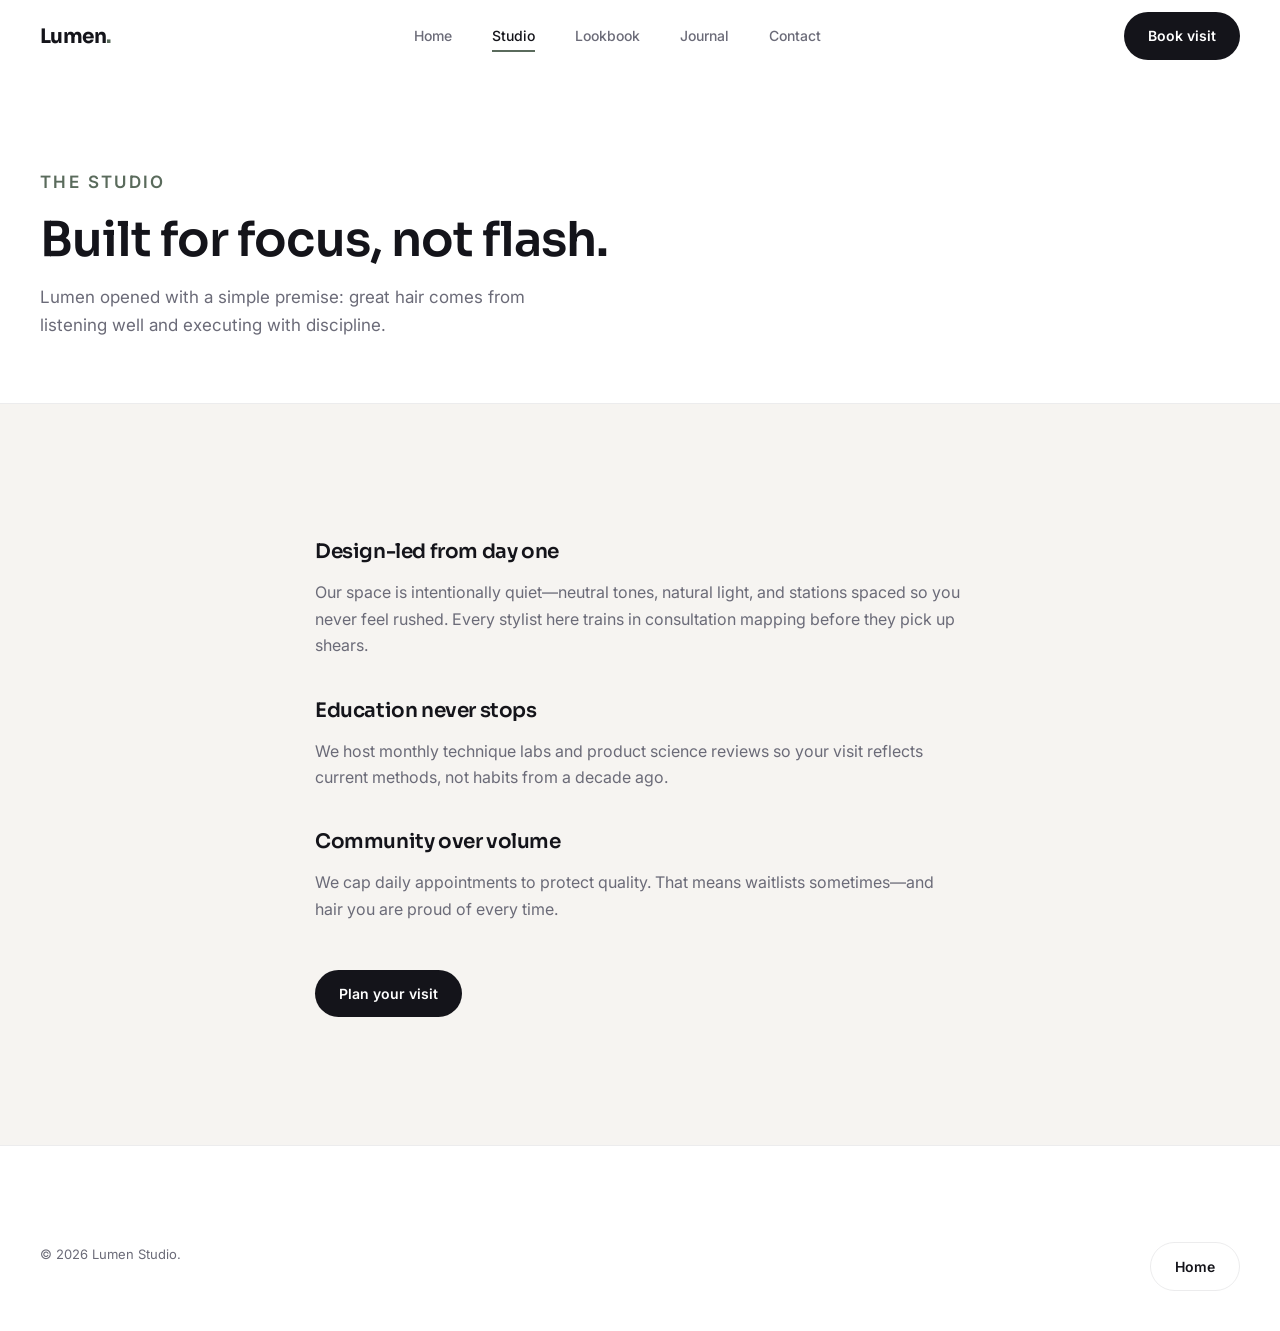
==== about.html @ f06d6ea0 "Initial commit" ====
<!DOCTYPE html>
<html lang="en">
<head>
  <meta charset="UTF-8">
  <meta name="viewport" content="width=device-width, initial-scale=1.0">
  <title>Studio — Lumen Studio</title>
  <link rel="stylesheet" href="css/main.css">
</head>
<body>
  <a href="#main" class="skip-link">Skip to main content</a>
  <header class="site-header is-scrolled" role="banner">
    <div class="container header-inner">
      <a href="index.html" class="logo">Lumen<span>.</span></a>
      <nav class="nav-desktop" aria-label="Primary">
        <a href="index.html">Home</a>
        <a href="about.html" class="is-active">Studio</a>
        <a href="hairstyle.html">Lookbook</a>
        <a href="news.html">Journal</a>
        <a href="contact.html">Contact</a>
      </nav>
      <div class="header-actions">
        <a href="contact.html" class="btn btn-primary">Book visit</a>
        <button type="button" class="nav-toggle" aria-expanded="false" aria-controls="nav-mobile" aria-label="Open menu"><span></span><span></span><span></span></button>
      </div>
    </div>
    <nav id="nav-mobile" class="nav-mobile" aria-hidden="true"><a href="index.html">Home</a><a href="about.html">Studio</a><a href="hairstyle.html">Lookbook</a><a href="news.html">Journal</a><a href="contact.html">Contact</a></nav>
  </header>

  <main id="main">
    <header class="page-hero">
      <div class="container reveal is-visible">
        <p class="section-label">The studio</p>
        <h1>Built for focus, not flash.</h1>
        <p>Lumen opened with a simple premise: great hair comes from listening well and executing with discipline.</p>
      </div>
    </header>
    <section class="page-content">
      <div class="container prose-block reveal">
        <h2>Design-led from day one</h2>
        <p>Our space is intentionally quiet—neutral tones, natural light, and stations spaced so you never feel rushed. Every stylist here trains in consultation mapping before they pick up shears.</p>
        <h2>Education never stops</h2>
        <p>We host monthly technique labs and product science reviews so your visit reflects current methods, not habits from a decade ago.</p>
        <h2>Community over volume</h2>
        <p>We cap daily appointments to protect quality. That means waitlists sometimes—and hair you are proud of every time.</p>
        <a href="contact.html" class="btn btn-primary" style="margin-top: 1.5rem;">Plan your visit</a>
      </div>
    </section>
  </main>

  <footer class="site-footer"><div class="container"><div class="footer-bottom" style="border:none;padding-top:0"><p>&copy; 2026 Lumen Studio.</p><a href="index.html" class="btn btn-secondary">Home</a></div></div></footer>
  <script src="js/main.js" defer></script>
</body>
</html>
---- css/main.css ----
/* Lumen Studio — Premium redesign design system */

@import url('https://fonts.googleapis.com/css2?family=Inter:wght@400;500;600&family=Sora:wght@400;500;600;700&display=swap');

:root {
  --color-ink: #14141a;
  --color-ink-soft: #2a2a34;
  --color-muted: #6b6b78;
  --color-line: rgba(20, 20, 26, 0.08);
  --color-surface: #ffffff;
  --color-canvas: #f6f4f1;
  --color-canvas-deep: #ebe7e1;
  --color-accent: #5a6b5c;
  --color-accent-hover: #4a5a4c;
  --color-accent-light: #e8efe9;
  --color-warm: #c4a882;
  --color-warm-soft: #f5efe6;

  --font-display: 'Sora', system-ui, sans-serif;
  --font-body: 'Inter', system-ui, sans-serif;

  --space-xs: 0.5rem;
  --space-sm: 1rem;
  --space-md: 1.5rem;
  --space-lg: 2.5rem;
  --space-xl: 4rem;
  --space-2xl: 6rem;
  --space-3xl: 8rem;

  --radius-sm: 8px;
  --radius-md: 14px;
  --radius-lg: 22px;
  --radius-xl: 32px;

  --shadow-sm: 0 2px 8px rgba(20, 20, 26, 0.04);
  --shadow-md: 0 12px 40px rgba(20, 20, 26, 0.08);
  --shadow-lg: 0 24px 64px rgba(20, 20, 26, 0.12);
  --glass: rgba(255, 255, 255, 0.72);
  --glass-border: rgba(255, 255, 255, 0.5);

  --header-h: 72px;
  --transition: 0.35s cubic-bezier(0.4, 0, 0.2, 1);
  --max-width: 1200px;
}

*,
*::before,
*::after {
  box-sizing: border-box;
}

html {
  scroll-behavior: smooth;
}

@media (prefers-reduced-motion: reduce) {
  html {
    scroll-behavior: auto;
  }

  *,
  *::before,
  *::after {
    animation-duration: 0.01ms !important;
    animation-iteration-count: 1 !important;
    transition-duration: 0.01ms !important;
  }
}

body {
  margin: 0;
  font-family: var(--font-body);
  font-size: 1rem;
  line-height: 1.65;
  color: var(--color-ink);
  background: var(--color-canvas);
  -webkit-font-smoothing: antialiased;
}

img {
  max-width: 100%;
  height: auto;
  display: block;
}

a {
  color: inherit;
  text-decoration: none;
}

ul {
  list-style: none;
  margin: 0;
  padding: 0;
}

h1, h2, h3, h4 {
  font-family: var(--font-display);
  font-weight: 600;
  line-height: 1.15;
  margin: 0;
  letter-spacing: -0.02em;
}

p {
  margin: 0 0 var(--space-md);
  color: var(--color-muted);
}

p:last-child {
  margin-bottom: 0;
}

.container {
  width: min(100% - 2.5rem, var(--max-width));
  margin-inline: auto;
}

/* Skip link */
.skip-link {
  position: absolute;
  top: -100%;
  left: var(--space-sm);
  z-index: 9999;
  padding: 0.75rem 1.25rem;
  background: var(--color-ink);
  color: var(--color-surface);
  border-radius: var(--radius-sm);
  font-weight: 500;
}

.skip-link:focus {
  top: var(--space-sm);
}

/* Header */
.site-header {
  position: fixed;
  top: 0;
  left: 0;
  right: 0;
  z-index: 1000;
  height: var(--header-h);
  transition: background var(--transition), box-shadow var(--transition), backdrop-filter var(--transition);
}

.site-header.is-scrolled {
  background: var(--glass);
  backdrop-filter: blur(16px);
  -webkit-backdrop-filter: blur(16px);
  border-bottom: 1px solid var(--color-line);
  box-shadow: var(--shadow-sm);
}

.header-inner {
  display: flex;
  align-items: center;
  justify-content: space-between;
  height: var(--header-h);
  gap: var(--space-md);
}

.logo {
  font-family: var(--font-display);
  font-size: 1.25rem;
  font-weight: 700;
  letter-spacing: -0.03em;
  color: var(--color-ink);
}

.logo span {
  color: var(--color-accent);
}

.nav-desktop {
  display: flex;
  align-items: center;
  gap: var(--space-lg);
}

.nav-desktop a {
  font-size: 0.875rem;
  font-weight: 500;
  color: var(--color-muted);
  transition: color var(--transition);
  position: relative;
}

.nav-desktop a::after {
  content: '';
  position: absolute;
  bottom: -4px;
  left: 0;
  width: 0;
  height: 2px;
  background: var(--color-accent);
  transition: width var(--transition);
}

.nav-desktop a:hover,
.nav-desktop a.is-active {
  color: var(--color-ink);
}

.nav-desktop a:hover::after,
.nav-desktop a.is-active::after {
  width: 100%;
}

.header-actions {
  display: flex;
  align-items: center;
  gap: var(--space-sm);
}

.btn {
  display: inline-flex;
  align-items: center;
  justify-content: center;
  gap: 0.5rem;
  font-family: var(--font-body);
  font-size: 0.875rem;
  font-weight: 600;
  padding: 0.75rem 1.5rem;
  border-radius: 100px;
  border: none;
  cursor: pointer;
  transition: transform var(--transition), background var(--transition), color var(--transition), box-shadow var(--transition);
}

.btn:focus-visible {
  outline: 2px solid var(--color-accent);
  outline-offset: 3px;
}

.btn-primary {
  background: var(--color-ink);
  color: var(--color-surface);
}

.btn-primary:hover {
  background: var(--color-ink-soft);
  transform: translateY(-1px);
  box-shadow: var(--shadow-md);
}

.btn-secondary {
  background: transparent;
  color: var(--color-ink);
  border: 1.5px solid var(--color-line);
}

.btn-secondary:hover {
  border-color: var(--color-ink);
  background: var(--color-surface);
}

.btn-ghost {
  background: transparent;
  color: var(--color-ink);
  padding: 0.5rem;
}

.nav-toggle {
  display: none;
  flex-direction: column;
  gap: 5px;
  padding: 0.5rem;
  background: none;
  border: none;
  cursor: pointer;
}

.nav-toggle span {
  display: block;
  width: 22px;
  height: 2px;
  background: var(--color-ink);
  transition: transform var(--transition), opacity var(--transition);
}

.nav-toggle[aria-expanded="true"] span:nth-child(1) {
  transform: translateY(7px) rotate(45deg);
}

.nav-toggle[aria-expanded="true"] span:nth-child(2) {
  opacity: 0;
}

.nav-toggle[aria-expanded="true"] span:nth-child(3) {
  transform: translateY(-7px) rotate(-45deg);
}

.nav-mobile {
  display: none;
  position: fixed;
  top: var(--header-h);
  left: 0;
  right: 0;
  background: var(--glass);
  backdrop-filter: blur(20px);
  -webkit-backdrop-filter: blur(20px);
  border-bottom: 1px solid var(--color-line);
  padding: var(--space-md);
  flex-direction: column;
  gap: var(--space-xs);
  box-shadow: var(--shadow-md);
}

.nav-mobile.is-open {
  display: flex;
}

.nav-mobile a {
  padding: 0.875rem 1rem;
  font-weight: 500;
  border-radius: var(--radius-sm);
  transition: background var(--transition);
}

.nav-mobile a:hover {
  background: var(--color-accent-light);
}

/* Hero — split asymmetric, not full-bleed overlay */
.hero {
  padding: calc(var(--header-h) + var(--space-3xl)) 0 var(--space-3xl);
  position: relative;
  overflow: hidden;
}

.hero::before {
  content: '';
  position: absolute;
  top: -20%;
  right: -10%;
  width: 55%;
  height: 80%;
  background: radial-gradient(ellipse at center, var(--color-accent-light) 0%, transparent 70%);
  pointer-events: none;
  z-index: 0;
}

.hero-grid {
  display: grid;
  grid-template-columns: 1fr 1.05fr;
  gap: var(--space-xl);
  align-items: center;
  position: relative;
  z-index: 1;
}

.hero-eyebrow {
  display: inline-flex;
  align-items: center;
  gap: 0.5rem;
  font-size: 0.75rem;
  font-weight: 600;
  text-transform: uppercase;
  letter-spacing: 0.12em;
  color: var(--color-accent);
  margin-bottom: var(--space-md);
}

.hero-eyebrow::before {
  content: '';
  width: 24px;
  height: 1px;
  background: var(--color-accent);
}

.hero h1 {
  font-size: clamp(2.5rem, 5vw, 3.75rem);
  font-weight: 700;
  margin-bottom: var(--space-md);
  max-width: 12ch;
}

.hero-lead {
  font-size: 1.125rem;
  max-width: 42ch;
  margin-bottom: var(--space-lg);
  color: var(--color-muted);
}

.hero-cta {
  display: flex;
  flex-wrap: wrap;
  gap: var(--space-sm);
  margin-bottom: var(--space-xl);
}

.hero-meta {
  display: flex;
  flex-wrap: wrap;
  gap: var(--space-lg);
  padding-top: var(--space-lg);
  border-top: 1px solid var(--color-line);
}

.hero-meta dt {
  font-size: 0.6875rem;
  font-weight: 600;
  text-transform: uppercase;
  letter-spacing: 0.1em;
  color: var(--color-muted);
  margin-bottom: 0.25rem;
}

.hero-meta dd {
  margin: 0;
  font-family: var(--font-display);
  font-weight: 600;
  font-size: 0.9375rem;
  color: var(--color-ink);
}

.hero-visual {
  position: relative;
  min-height: 480px;
}

.hero-image-main {
  border-radius: var(--radius-xl);
  overflow: hidden;
  box-shadow: var(--shadow-lg);
  aspect-ratio: 4 / 5;
  object-fit: cover;
  width: 85%;
  margin-left: auto;
}

.hero-card-float {
  position: absolute;
  bottom: 12%;
  left: 0;
  background: var(--glass);
  backdrop-filter: blur(20px);
  -webkit-backdrop-filter: blur(20px);
  border: 1px solid var(--glass-border);
  border-radius: var(--radius-lg);
  padding: var(--space-md) var(--space-lg);
  box-shadow: var(--shadow-md);
  max-width: 240px;
}

.hero-card-float strong {
  display: block;
  font-family: var(--font-display);
  font-size: 2rem;
  font-weight: 700;
  color: var(--color-accent);
  line-height: 1;
  margin-bottom: 0.25rem;
}

.hero-card-float span {
  font-size: 0.8125rem;
  color: var(--color-muted);
}

.hero-badge {
  position: absolute;
  top: 8%;
  right: 5%;
  background: var(--color-ink);
  color: var(--color-surface);
  padding: 0.625rem 1rem;
  border-radius: 100px;
  font-size: 0.75rem;
  font-weight: 600;
}

/* Trust strip */
.trust-strip {
  padding: var(--space-lg) 0;
  border-block: 1px solid var(--color-line);
  background: var(--color-surface);
}

.trust-grid {
  display: grid;
  grid-template-columns: repeat(4, 1fr);
  gap: var(--space-lg);
  text-align: center;
}

.trust-item strong {
  display: block;
  font-family: var(--font-display);
  font-size: 1.75rem;
  font-weight: 700;
  color: var(--color-ink);
  margin-bottom: 0.25rem;
}

.trust-item span {
  font-size: 0.8125rem;
  color: var(--color-muted);
}

/* Section utilities */
.section {
  padding: var(--space-3xl) 0;
}

.section-label {
  font-size: 0.75rem;
  font-weight: 600;
  text-transform: uppercase;
  letter-spacing: 0.14em;
  color: var(--color-accent);
  margin-bottom: var(--space-sm);
}

.section-title {
  font-size: clamp(1.75rem, 3vw, 2.5rem);
  margin-bottom: var(--space-md);
  max-width: 20ch;
}

.section-intro {
  font-size: 1.0625rem;
  max-width: 52ch;
  margin-bottom: var(--space-xl);
}

/* Philosophy — asymmetric */
.philosophy {
  background: var(--color-surface);
}

.philosophy-layout {
  display: grid;
  grid-template-columns: 1.1fr 0.9fr;
  gap: var(--space-2xl);
  align-items: center;
}

.philosophy-images {
  position: relative;
  min-height: 420px;
}

.philosophy-img-a {
  width: 72%;
  border-radius: var(--radius-lg);
  box-shadow: var(--shadow-md);
  aspect-ratio: 3 / 4;
  object-fit: cover;
}

.philosophy-img-b {
  position: absolute;
  bottom: 0;
  right: 0;
  width: 55%;
  border-radius: var(--radius-lg);
  box-shadow: var(--shadow-lg);
  aspect-ratio: 1;
  object-fit: cover;
  border: 4px solid var(--color-surface);
}

.philosophy-content .section-title {
  max-width: none;
}

.feature-list {
  display: flex;
  flex-direction: column;
  gap: var(--space-md);
  margin-top: var(--space-lg);
}

.feature-list li {
  display: flex;
  gap: var(--space-sm);
  align-items: flex-start;
  padding: var(--space-md);
  background: var(--color-canvas);
  border-radius: var(--radius-md);
  transition: transform var(--transition), box-shadow var(--transition);
}

.feature-list li:hover {
  transform: translateX(4px);
  box-shadow: var(--shadow-sm);
}

.feature-icon {
  flex-shrink: 0;
  width: 40px;
  height: 40px;
  border-radius: var(--radius-sm);
  background: var(--color-accent-light);
  display: flex;
  align-items: center;
  justify-content: center;
  font-size: 1.125rem;
}

.feature-list strong {
  display: block;
  font-family: var(--font-display);
  font-size: 0.9375rem;
  color: var(--color-ink);
  margin-bottom: 0.25rem;
}

.feature-list span {
  font-size: 0.875rem;
  color: var(--color-muted);
}

/* Services cards */
.services-header {
  display: flex;
  flex-wrap: wrap;
  justify-content: space-between;
  align-items: flex-end;
  gap: var(--space-md);
  margin-bottom: var(--space-xl);
}

.services-grid {
  display: grid;
  grid-template-columns: repeat(3, 1fr);
  gap: var(--space-md);
}

.service-card {
  background: var(--color-surface);
  border-radius: var(--radius-lg);
  overflow: hidden;
  border: 1px solid var(--color-line);
  transition: transform var(--transition), box-shadow var(--transition);
}

.service-card:hover {
  transform: translateY(-6px);
  box-shadow: var(--shadow-md);
}

.service-card:nth-child(2) {
  margin-top: var(--space-lg);
}

.service-card-image {
  aspect-ratio: 4 / 3;
  overflow: hidden;
}

.service-card-image img {
  width: 100%;
  height: 100%;
  object-fit: cover;
  transition: transform 0.6s ease;
}

.service-card:hover .service-card-image img {
  transform: scale(1.05);
}

.service-card-body {
  padding: var(--space-lg);
}

.service-card h3 {
  font-size: 1.125rem;
  margin-bottom: var(--space-xs);
}

.service-card p {
  font-size: 0.875rem;
  margin-bottom: var(--space-md);
}

.service-card-footer {
  display: flex;
  justify-content: space-between;
  align-items: center;
  font-size: 0.8125rem;
  font-weight: 600;
  color: var(--color-accent);
}

.service-card-footer svg {
  transition: transform var(--transition);
}

.service-card:hover .service-card-footer svg {
  transform: translateX(4px);
}

/* Process */
.process {
  background: linear-gradient(180deg, var(--color-canvas-deep) 0%, var(--color-canvas) 100%);
}

.process-steps {
  display: grid;
  grid-template-columns: repeat(4, 1fr);
  gap: var(--space-md);
  margin-top: var(--space-xl);
}

.process-step {
  background: var(--color-surface);
  border-radius: var(--radius-lg);
  padding: var(--space-lg);
  border: 1px solid var(--color-line);
  position: relative;
  transition: box-shadow var(--transition);
}

.process-step:hover {
  box-shadow: var(--shadow-md);
}

.process-num {
  font-family: var(--font-display);
  font-size: 2.5rem;
  font-weight: 700;
  color: var(--color-accent-light);
  line-height: 1;
  margin-bottom: var(--space-sm);
}

.process-step h3 {
  font-size: 1rem;
  margin-bottom: var(--space-xs);
}

.process-step p {
  font-size: 0.875rem;
  margin: 0;
}

/* Gallery bento */
.gallery-bento {
  display: grid;
  grid-template-columns: 1.2fr 0.8fr 1fr;
  grid-template-rows: 220px 220px;
  gap: var(--space-sm);
}

.gallery-bento figure {
  margin: 0;
  border-radius: var(--radius-md);
  overflow: hidden;
  position: relative;
}

.gallery-bento img {
  width: 100%;
  height: 100%;
  object-fit: cover;
  transition: transform 0.6s ease;
}

.gallery-bento figure:hover img {
  transform: scale(1.04);
}

.gallery-bento figure:first-child {
  grid-row: span 2;
}

.gallery-bento figcaption {
  position: absolute;
  inset: auto 0 0 0;
  padding: var(--space-md);
  background: linear-gradient(transparent, rgba(20, 20, 26, 0.75));
  color: var(--color-surface);
  font-size: 0.8125rem;
  font-weight: 500;
  opacity: 0;
  transition: opacity var(--transition);
}

.gallery-bento figure:hover figcaption {
  opacity: 1;
}

/* Testimonials */
.testimonials {
  background: var(--color-ink);
  color: var(--color-surface);
}

.testimonials .section-label {
  color: var(--color-warm);
}

.testimonials .section-title {
  color: var(--color-surface);
}

.testimonials .section-intro {
  color: rgba(255, 255, 255, 0.65);
}

.testimonial-grid {
  display: grid;
  grid-template-columns: repeat(3, 1fr);
  gap: var(--space-md);
  margin-top: var(--space-xl);
}

.testimonial-card {
  background: rgba(255, 255, 255, 0.06);
  backdrop-filter: blur(12px);
  -webkit-backdrop-filter: blur(12px);
  border: 1px solid rgba(255, 255, 255, 0.1);
  border-radius: var(--radius-lg);
  padding: var(--space-lg);
  transition: background var(--transition), transform var(--transition);
}

.testimonial-card:hover {
  background: rgba(255, 255, 255, 0.1);
  transform: translateY(-4px);
}

.testimonial-card blockquote {
  margin: 0 0 var(--space-md);
  font-size: 0.9375rem;
  line-height: 1.7;
  color: rgba(255, 255, 255, 0.85);
}

.testimonial-author {
  display: flex;
  align-items: center;
  gap: var(--space-sm);
}

.testimonial-author img {
  width: 44px;
  height: 44px;
  border-radius: 50%;
  object-fit: cover;
}

.testimonial-author strong {
  display: block;
  font-size: 0.875rem;
}

.testimonial-author span {
  font-size: 0.75rem;
  color: rgba(255, 255, 255, 0.5);
}

/* CTA band */
.cta-band {
  padding: var(--space-2xl) 0;
}

.cta-inner {
  display: flex;
  flex-wrap: wrap;
  align-items: center;
  justify-content: space-between;
  gap: var(--space-lg);
  padding: var(--space-2xl);
  background: linear-gradient(135deg, var(--color-accent) 0%, #4a5d4c 100%);
  border-radius: var(--radius-xl);
  color: var(--color-surface);
  position: relative;
  overflow: hidden;
}

.cta-inner::after {
  content: '';
  position: absolute;
  top: -50%;
  right: -20%;
  width: 50%;
  height: 200%;
  background: radial-gradient(circle, rgba(255,255,255,0.12) 0%, transparent 60%);
  pointer-events: none;
}

.cta-inner h2 {
  font-size: clamp(1.5rem, 3vw, 2rem);
  color: var(--color-surface);
  max-width: 18ch;
  position: relative;
  z-index: 1;
}

.cta-inner p {
  color: rgba(255, 255, 255, 0.8);
  margin: var(--space-xs) 0 0;
  position: relative;
  z-index: 1;
}

.cta-actions {
  display: flex;
  flex-wrap: wrap;
  gap: var(--space-sm);
  position: relative;
  z-index: 1;
}

.cta-inner .btn-primary {
  background: var(--color-surface);
  color: var(--color-ink);
}

.cta-inner .btn-primary:hover {
  background: var(--color-canvas);
}

.cta-inner .btn-secondary {
  border-color: rgba(255, 255, 255, 0.4);
  color: var(--color-surface);
}

.cta-inner .btn-secondary:hover {
  background: rgba(255, 255, 255, 0.1);
  border-color: var(--color-surface);
}

/* Footer */
.site-footer {
  background: var(--color-surface);
  border-top: 1px solid var(--color-line);
  padding: var(--space-2xl) 0 var(--space-lg);
}

.footer-grid {
  display: grid;
  grid-template-columns: 1.5fr 1fr 1fr 1fr;
  gap: var(--space-xl);
  margin-bottom: var(--space-xl);
}

.footer-brand .logo {
  margin-bottom: var(--space-md);
  display: inline-block;
}

.footer-brand p {
  font-size: 0.875rem;
  max-width: 28ch;
}

.footer-col h4 {
  font-size: 0.75rem;
  font-weight: 600;
  text-transform: uppercase;
  letter-spacing: 0.1em;
  color: var(--color-muted);
  margin-bottom: var(--space-md);
}

.footer-col a {
  display: block;
  font-size: 0.875rem;
  color: var(--color-muted);
  padding: 0.35rem 0;
  transition: color var(--transition);
}

.footer-col a:hover {
  color: var(--color-ink);
}

.footer-bottom {
  display: flex;
  flex-wrap: wrap;
  justify-content: space-between;
  align-items: center;
  gap: var(--space-md);
  padding-top: var(--space-lg);
  border-top: 1px solid var(--color-line);
  font-size: 0.8125rem;
  color: var(--color-muted);
}

.social-links {
  display: flex;
  gap: var(--space-sm);
}

.social-links a {
  width: 40px;
  height: 40px;
  border-radius: 50%;
  border: 1px solid var(--color-line);
  display: flex;
  align-items: center;
  justify-content: center;
  font-size: 0.75rem;
  font-weight: 600;
  color: var(--color-muted);
  transition: background var(--transition), color var(--transition), border-color var(--transition);
}

.social-links a:hover {
  background: var(--color-ink);
  color: var(--color-surface);
  border-color: var(--color-ink);
}

/* Scroll reveal */
.reveal {
  opacity: 0;
  transform: translateY(28px);
  transition: opacity 0.7s ease, transform 0.7s ease;
}

.reveal.is-visible {
  opacity: 1;
  transform: translateY(0);
}

.reveal-delay-1 { transition-delay: 0.1s; }
.reveal-delay-2 { transition-delay: 0.2s; }
.reveal-delay-3 { transition-delay: 0.3s; }

/* Responsive */
@media (max-width: 1024px) {
  .hero-grid,
  .philosophy-layout {
    grid-template-columns: 1fr;
    gap: var(--space-xl);
  }

  .hero-visual {
    min-height: 400px;
    order: -1;
  }

  .hero h1 {
    max-width: none;
  }

  .services-grid {
    grid-template-columns: 1fr 1fr;
  }

  .service-card:nth-child(2) {
    margin-top: 0;
  }

  .process-steps {
    grid-template-columns: repeat(2, 1fr);
  }

  .gallery-bento {
    grid-template-columns: 1fr 1fr;
    grid-template-rows: auto;
  }

  .gallery-bento figure:first-child {
    grid-row: span 1;
    grid-column: span 2;
  }

  .testimonial-grid {
    grid-template-columns: 1fr;
  }

  .footer-grid {
    grid-template-columns: 1fr 1fr;
  }
}

@media (max-width: 768px) {
  :root {
    --space-3xl: 5rem;
    --space-2xl: 4rem;
  }

  .nav-desktop,
  .header-actions .btn-secondary {
    display: none;
  }

  .nav-toggle {
    display: flex;
  }

  .trust-grid {
    grid-template-columns: repeat(2, 1fr);
    gap: var(--space-md);
  }

  .services-grid,
  .process-steps {
    grid-template-columns: 1fr;
  }

  .gallery-bento {
    grid-template-columns: 1fr;
  }

  .gallery-bento figure:first-child {
    grid-column: span 1;
  }

  .cta-inner {
    flex-direction: column;
    align-items: flex-start;
    padding: var(--space-xl);
  }

  .footer-grid {
    grid-template-columns: 1fr;
  }

  .hero-image-main {
    width: 100%;
  }

  .hero-card-float {
    left: var(--space-sm);
    bottom: 8%;
  }
}

/* Inner pages */
.page-hero {
  padding: calc(var(--header-h) + var(--space-2xl)) 0 var(--space-xl);
  background: var(--color-surface);
  border-bottom: 1px solid var(--color-line);
}

.page-hero h1 {
  font-size: clamp(2rem, 4vw, 3rem);
  margin-bottom: var(--space-sm);
}

.page-hero p {
  max-width: 48ch;
  font-size: 1.0625rem;
}

.page-content {
  padding: var(--space-2xl) 0 var(--space-3xl);
}

.contact-grid {
  display: grid;
  grid-template-columns: 1fr 1fr;
  gap: var(--space-xl);
  align-items: start;
}

.contact-info {
  display: flex;
  flex-direction: column;
  gap: var(--space-md);
}

.contact-info li {
  padding: var(--space-md);
  background: var(--color-surface);
  border-radius: var(--radius-md);
  border: 1px solid var(--color-line);
}

.contact-info dt {
  font-size: 0.6875rem;
  font-weight: 600;
  text-transform: uppercase;
  letter-spacing: 0.1em;
  color: var(--color-muted);
  margin-bottom: 0.35rem;
}

.contact-info dd {
  margin: 0;
  font-weight: 500;
  color: var(--color-ink);
}

.contact-form {
  background: var(--color-surface);
  border-radius: var(--radius-lg);
  padding: var(--space-xl);
  border: 1px solid var(--color-line);
  box-shadow: var(--shadow-sm);
}

.form-group {
  margin-bottom: var(--space-md);
}

.form-group label {
  display: block;
  font-size: 0.8125rem;
  font-weight: 600;
  margin-bottom: 0.5rem;
  color: var(--color-ink);
}

.form-group input,
.form-group textarea,
.form-group select {
  width: 100%;
  padding: 0.875rem 1rem;
  font-family: var(--font-body);
  font-size: 1rem;
  border: 1px solid var(--color-line);
  border-radius: var(--radius-sm);
  background: var(--color-canvas);
  transition: border-color var(--transition), box-shadow var(--transition);
}

.form-group input:focus,
.form-group textarea:focus,
.form-group select:focus {
  outline: none;
  border-color: var(--color-accent);
  box-shadow: 0 0 0 3px var(--color-accent-light);
}

.form-group textarea {
  min-height: 140px;
  resize: vertical;
}

.lookbook-grid {
  display: grid;
  grid-template-columns: repeat(auto-fill, minmax(220px, 1fr));
  gap: var(--space-sm);
}

.lookbook-grid a {
  display: block;
  border-radius: var(--radius-md);
  overflow: hidden;
  aspect-ratio: 1;
  transition: transform var(--transition), box-shadow var(--transition);
}

.lookbook-grid a:hover {
  transform: scale(1.02);
  box-shadow: var(--shadow-md);
}

.lookbook-grid img {
  width: 100%;
  height: 100%;
  object-fit: cover;
}

.prose-block {
  max-width: 65ch;
}

.prose-block h2 {
  font-size: 1.25rem;
  margin: var(--space-lg) 0 var(--space-sm);
}

.journal-list {
  display: flex;
  flex-direction: column;
  gap: var(--space-md);
}

.journal-card {
  display: grid;
  grid-template-columns: 200px 1fr;
  gap: var(--space-lg);
  background: var(--color-surface);
  border-radius: var(--radius-lg);
  overflow: hidden;
  border: 1px solid var(--color-line);
  transition: box-shadow var(--transition);
}

.journal-card:hover {
  box-shadow: var(--shadow-md);
}

.journal-card img {
  width: 100%;
  height: 100%;
  min-height: 160px;
  object-fit: cover;
}

.journal-card-body {
  padding: var(--space-lg);
}

.journal-card time {
  font-size: 0.75rem;
  font-weight: 600;
  text-transform: uppercase;
  letter-spacing: 0.08em;
  color: var(--color-accent);
}

.journal-card h2 {
  font-size: 1.125rem;
  margin: var(--space-xs) 0;
}

@media (max-width: 768px) {
  .contact-grid {
    grid-template-columns: 1fr;
  }

  .journal-card {
    grid-template-columns: 1fr;
  }
}
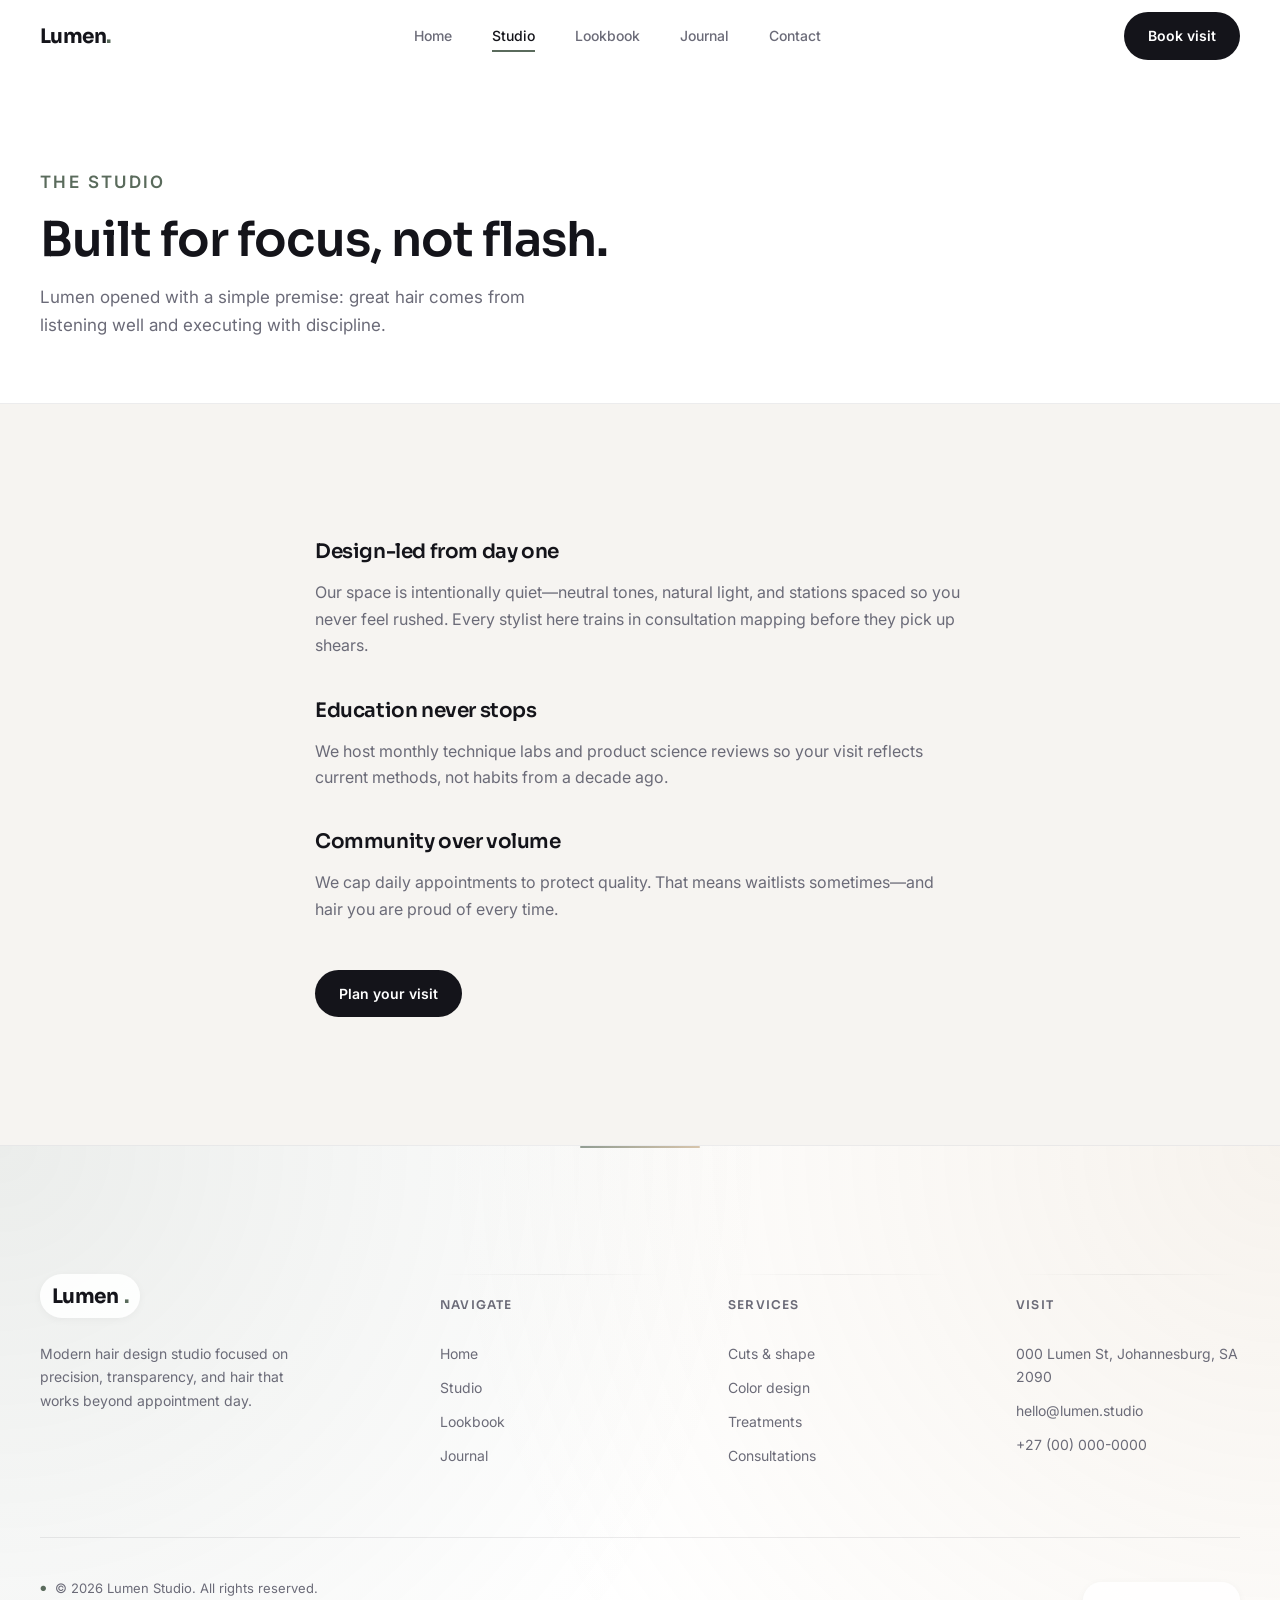
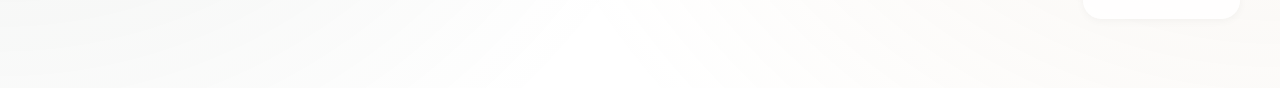
==== commit 797c06f1: "fixed icons" ====
--- a/about.html
+++ b/about.html
@@ -47,7 +47,45 @@
     </section>
   </main>
 
-  <footer class="site-footer"><div class="container"><div class="footer-bottom" style="border:none;padding-top:0"><p>&copy; 2026 Lumen Studio.</p><a href="index.html" class="btn btn-secondary">Home</a></div></div></footer>
+  <footer class="site-footer" role="contentinfo">
+    <div class="container">
+      <div class="footer-grid">
+        <div class="footer-brand">
+          <a href="index.html" class="logo">Lumen<span>.</span></a>
+          <p>Modern hair design studio focused on precision, transparency, and hair that works beyond appointment day.</p>
+        </div>
+        <div class="footer-col">
+          <h4>Navigate</h4>
+          <a href="index.html">Home</a>
+          <a href="about.html">Studio</a>
+          <a href="hairstyle.html">Lookbook</a>
+          <a href="news.html">Journal</a>
+        </div>
+        <div class="footer-col">
+          <h4>Services</h4>
+          <a href="contact.html">Cuts &amp; shape</a>
+          <a href="contact.html">Color design</a>
+          <a href="contact.html">Treatments</a>
+          <a href="contact.html">Consultations</a>
+        </div>
+        <div class="footer-col">
+          <h4>Visit</h4>
+          <a href="contact.html">000 Lumen St, Johannesburg, SA 2090</a>
+          <a href="mailto:hello@lumen.studio">hello@lumen.studio</a>
+          <a href="tel:+27000000000">+27 (00) 000-0000</a>
+        </div>
+      </div>
+
+      <div class="footer-bottom">
+        <p>&copy; 2026 Lumen Studio. All rights reserved.</p>
+        <div class="social-links" aria-label="Social media">
+          <a href="#" aria-label="Instagram"><i class="bi bi-instagram" aria-hidden="true"></i></a>
+          <a href="#" aria-label="Pinterest"><i class="bi bi-pinterest" aria-hidden="true"></i></a>
+          <a href="#" aria-label="TikTok"><i class="bi bi-tiktok" aria-hidden="true"></i></a>
+        </div>
+      </div>
+    </div>
+  </footer>
   <script src="js/main.js" defer></script>
 </body>
 </html>
--- a/css/main.css
+++ b/css/main.css
@@ -81,6 +81,8 @@
   max-width: 100%;
   height: auto;
   display: block;
+  /* Ensures consistent crop focus across all image cards */
+  object-position: top center;
 }
 
 a {
@@ -427,7 +429,7 @@
   aspect-ratio: 4 / 5;
   object-fit: cover;
   width: 85%;
-  margin-left: auto;
+  margin: 0 auto;
 }
 
 .hero-card-float {
@@ -865,7 +867,7 @@
   justify-content: space-between;
   gap: var(--space-lg);
   padding: var(--space-2xl);
-  background: linear-gradient(135deg, var(--color-accent) 0%, #4a5d4c 100%);
+  background: #000000;
   border-radius: var(--radius-xl);
   color: var(--color-surface);
   position: relative;
@@ -927,26 +929,66 @@
 
 /* Footer */
 .site-footer {
-  background: var(--color-surface);
+  position: relative;
+  background:
+    radial-gradient(circle at top left, rgba(90, 107, 92, 0.12), transparent 55%),
+    radial-gradient(circle at top right, rgba(196, 168, 130, 0.14), transparent 60%),
+    var(--color-surface);
   border-top: 1px solid var(--color-line);
-  padding: var(--space-2xl) 0 var(--space-lg);
+  padding: var(--space-3xl) 0 var(--space-xl);
+  overflow: hidden;
+}
+
+.site-footer::before {
+  content: '';
+  position: absolute;
+  top: 0;
+  left: 50%;
+  transform: translateX(-50%);
+  width: 120px;
+  height: 2px;
+  border-radius: 999px;
+  background: linear-gradient(90deg, var(--color-accent) 0%, var(--color-warm) 100%);
+  opacity: 0.65;
 }
 
 .footer-grid {
   display: grid;
-  grid-template-columns: 1.5fr 1fr 1fr 1fr;
+  grid-template-columns: minmax(0, 1.5fr) repeat(3, minmax(0, 1fr));
   gap: var(--space-xl);
   margin-bottom: var(--space-xl);
 }
 
+.footer-brand {
+  padding-right: var(--space-lg);
+}
+
 .footer-brand .logo {
   margin-bottom: var(--space-md);
-  display: inline-block;
+  display: inline-flex;
+  align-items: center;
+  gap: 0.35rem;
+  padding: 0.35rem 0.75rem;
+  border-radius: 999px;
+  background: rgba(255, 255, 255, 0.9);
+  box-shadow: var(--shadow-sm);
 }
 
 .footer-brand p {
   font-size: 0.875rem;
-  max-width: 28ch;
+  max-width: 30ch;
+}
+
+.footer-col {
+  position: relative;
+}
+
+.footer-col::before {
+  content: '';
+  position: absolute;
+  inset: 0 0 auto;
+  height: 1px;
+  background: linear-gradient(90deg, transparent, rgba(20, 20, 26, 0.06), transparent);
 }
 
 .footer-col h4 {
@@ -955,7 +997,7 @@
   text-transform: uppercase;
   letter-spacing: 0.1em;
   color: var(--color-muted);
-  margin-bottom: var(--space-md);
+  margin: var(--space-md) 0;
 }
 
 .footer-col a {
@@ -963,11 +1005,12 @@
   font-size: 0.875rem;
   color: var(--color-muted);
   padding: 0.35rem 0;
-  transition: color var(--transition);
+  transition: color var(--transition), transform var(--transition);
 }
 
 .footer-col a:hover {
   color: var(--color-ink);
+  transform: translateX(2px);
 }
 
 .footer-bottom {
@@ -977,34 +1020,94 @@
   align-items: center;
   gap: var(--space-md);
   padding-top: var(--space-lg);
-  border-top: 1px solid var(--color-line);
+  border-top: 1px solid rgba(20, 20, 26, 0.08);
   font-size: 0.8125rem;
   color: var(--color-muted);
 }
 
+.footer-bottom p {
+  display: flex;
+  align-items: center;
+  gap: 0.5rem;
+}
+
+.footer-bottom p::before {
+  content: '●';
+  font-size: 0.45rem;
+  color: var(--color-accent);
+}
+
 .social-links {
-  display: flex;
+  display: inline-flex;
   gap: var(--space-sm);
+  padding: 0.15rem;
+  border-radius: 999px;
+  background: rgba(255, 255, 255, 0.9);
+  box-shadow: var(--shadow-sm);
 }
 
 .social-links a {
   width: 40px;
-  height: 40px;
-  border-radius: 50%;
-  border: 1px solid var(--color-line);
+  height: 32px;
+  border-radius: 999px;
+  border: 1px solid transparent;
   display: flex;
   align-items: center;
   justify-content: center;
   font-size: 0.75rem;
   font-weight: 600;
   color: var(--color-muted);
-  transition: background var(--transition), color var(--transition), border-color var(--transition);
+  transition: background var(--transition), color var(--transition), border-color var(--transition), transform var(--transition);
 }
 
 .social-links a:hover {
   background: var(--color-ink);
   color: var(--color-surface);
   border-color: var(--color-ink);
+  transform: translateY(-1px);
+}
+
+/* Scroll to top */
+.scroll-top {
+  position: fixed;
+  right: 1.25rem;
+  bottom: 1.25rem;
+  width: 46px;
+  height: 46px;
+  border: 1px solid rgba(20, 20, 26, 0.14);
+  border-radius: 999px;
+  background: rgba(255, 255, 255, 0.86);
+  color: var(--color-ink);
+  font-size: 1.1rem;
+  line-height: 1;
+  display: grid;
+  place-items: center;
+  box-shadow: var(--shadow-md);
+  backdrop-filter: blur(12px);
+  -webkit-backdrop-filter: blur(12px);
+  cursor: pointer;
+  opacity: 0;
+  transform: translateY(10px);
+  pointer-events: none;
+  z-index: 1001;
+  transition: opacity var(--transition), transform var(--transition), background var(--transition), color var(--transition), border-color var(--transition);
+}
+
+.scroll-top.is-visible {
+  opacity: 1;
+  transform: translateY(0);
+  pointer-events: auto;
+}
+
+.scroll-top:hover {
+  background: var(--color-ink);
+  color: var(--color-surface);
+  border-color: var(--color-ink);
+}
+
+.scroll-top:focus-visible {
+  outline: 2px solid var(--color-accent);
+  outline-offset: 3px;
 }
 
 /* Scroll reveal */
@@ -1121,6 +1224,13 @@
   .hero-card-float {
     left: var(--space-sm);
     bottom: 8%;
+  }
+
+  .scroll-top {
+    right: 0.875rem;
+    bottom: 0.875rem;
+    width: 42px;
+    height: 42px;
   }
 }
 
